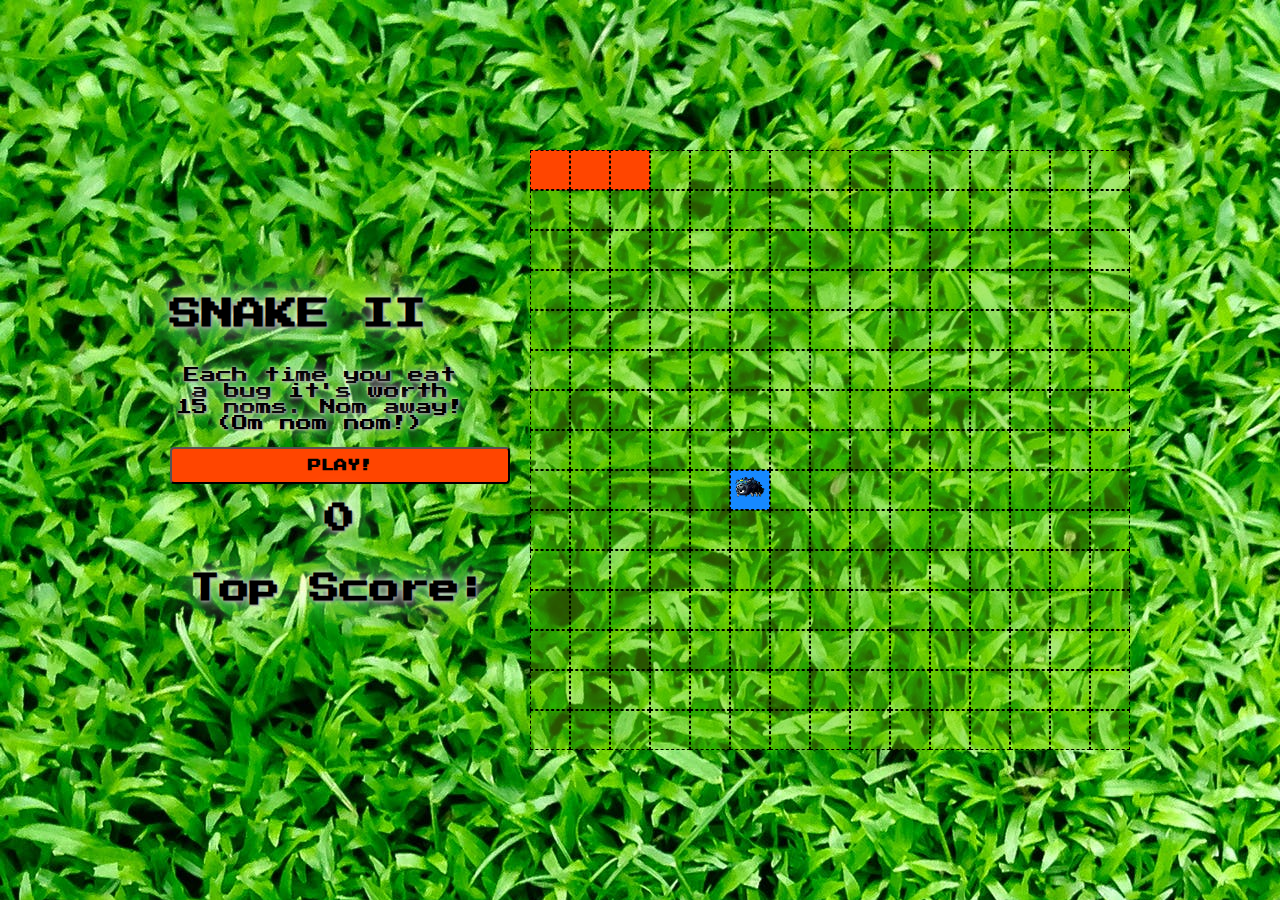
==== index.html @ ed98bad0 "deploy test" ====
<!DOCTYPE html>
<html lang="en" dir="ltr">
  <head>
    <meta charset="utf-8">
    <title>WDI Project 1</title>
    <link rel="stylesheet" href="styles/main.css">
    <link href="https://fonts.googleapis.com/css?family=Press+Start+2P&display=swap" rel="stylesheet">
    <script type="text/javascript" src="scripts/app.js"></script>
  </head>
  <body>
    <div class="header">
      <h1 class="game-title">Snake II</h1>
      <p class="instruct">Each time you eat a bug it's worth 15 noms. Nom away! (Om nom nom!)</p>
      <button class="start">Play!</button>
      <div class="points"></div>
      <div class="top-score">Top Score: </div>
    </div>

    

    <div class="grid">
    </div>

    
  </body>
</html>
---- styles/main.css ----
* {
  box-sizing: border-box;
  font-family: 'Press Start 2P', cursive;
}

html, body {
  margin: 0;
  padding: 0;
  height: 100vh;
}

body {
  display: flex;
  align-items: center;
  justify-content: center;
  background-image: url('../assets/grass.jpeg');
}

div.grid {
  width: 600px;
  height: 600px;
  display: flex;
  flex-wrap: wrap;
  background-color: rgba(99,201,0,0.4);
}

div.grid-item {
  width: 40px;
  height: 40px;
  border: 1px dashed black;
}

div.grid-item.player {
  background-color: orangered;
  background-size: contain;
}

div.grid-item.food {
  background-color: rgba(23,137,255,1);
  background-image: url('../assets/bug1.png');
  background-size: contain;
}

div.header {
  display: flex;
  flex-direction: column;
  margin: 20px;
}
.game-title {
  text-transform: uppercase;
  color: black;
  text-shadow: 1px 1px 2px grey, 0 0 1em white, 0 0 0.2em white;
}

.instruct {
  width: 300px;
  text-align: center;
  text-shadow: 1px 1px 2px grey, 0 0 1em white, 0 0 0.2em white;
}

.points {
  margin: 20px;
  font-size: 30px;
  font-weight: 600;
  text-align: center;
  text-shadow: 1px 1px 2px grey, 0 0 1em white, 0 0 0.2em white;
}

body > div.header > div.top-score {
  margin: 20px;
  font-size: 30px;
  font-weight: 600;
  text-align: center;
  text-shadow: 1px 1px 2px grey, 0 0 1em white, 0 0 0.2em white;
}

button {
  padding: 10px;
  background-color: orangered;
  text-transform: uppercase;
  font-weight: 600;
  color: black;
  border-radius: 4px;
}

button:hover {
  background-color: white;
  border-color: black;
  color: orangered;
  border-radius: 4px;
}

body > div.grid > div > p {
  text-transform: uppercase;
  color: orangered;
  text-shadow: 1px 1px 2px black, 0 0 1em black, 0 0 0.2em grey;
  font-size: 50px;
  text-align: center;
  margin-top: 210px;
  padding: 5px;
}
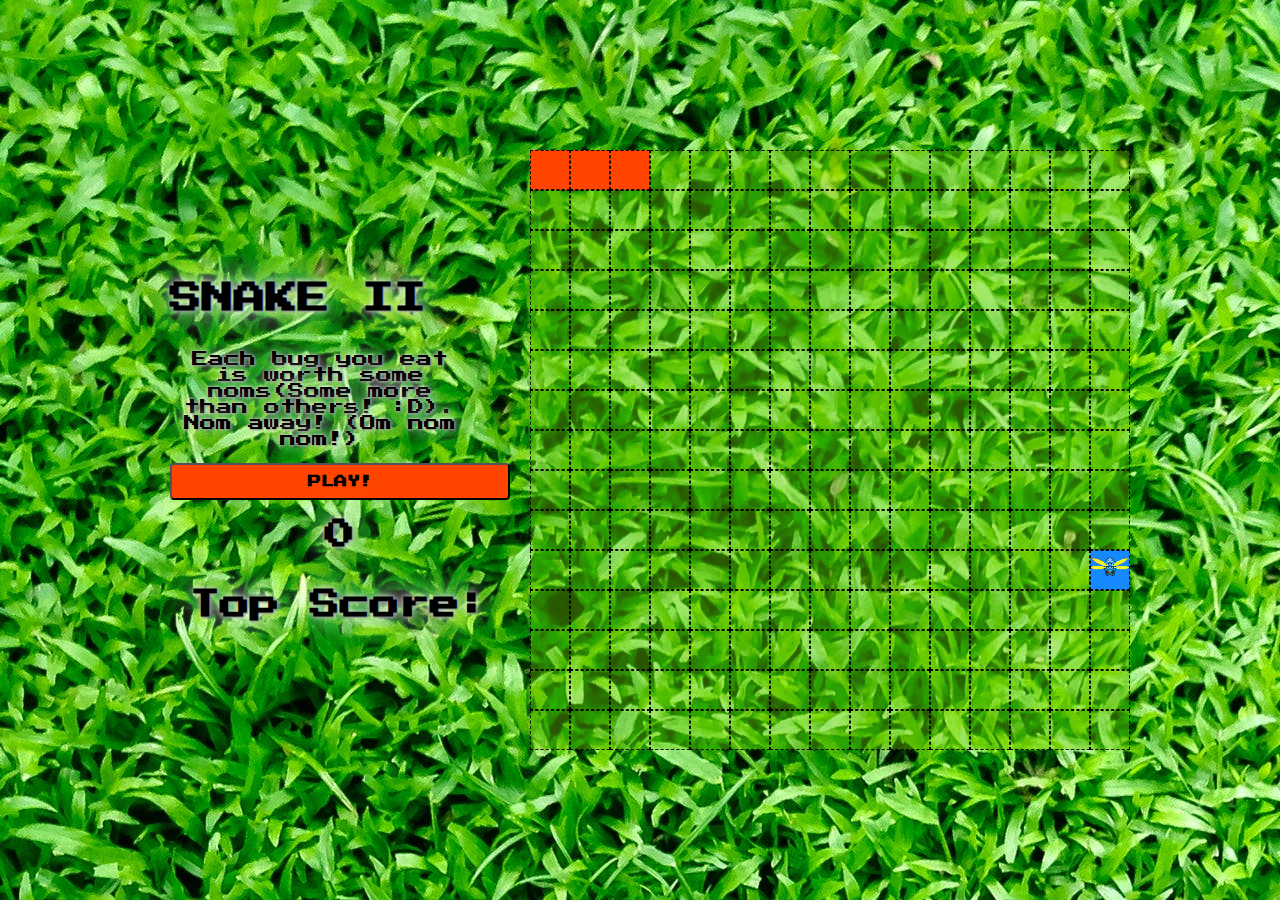
==== commit 3c5a4460: "changed title and added comments" ====
--- a/index.html
+++ b/index.html
@@ -2,7 +2,7 @@
 <html lang="en" dir="ltr">
   <head>
     <meta charset="utf-8">
-    <title>WDI Project 1</title>
+    <title>Snake II</title>
     <link rel="stylesheet" href="styles/main.css">
     <link href="https://fonts.googleapis.com/css?family=Press+Start+2P&display=swap" rel="stylesheet">
     <script type="text/javascript" src="scripts/app.js"></script>
@@ -10,7 +10,7 @@
   <body>
     <div class="header">
       <h1 class="game-title">Snake II</h1>
-      <p class="instruct">Each time you eat a bug it's worth 15 noms. Nom away! (Om nom nom!)</p>
+      <p class="instruct">Each bug you eat is worth some noms(Some more than others! :D). Nom away! (Om nom nom!)</p>
       <button class="start">Play!</button>
       <div class="points"></div>
       <div class="top-score">Top Score: </div>
